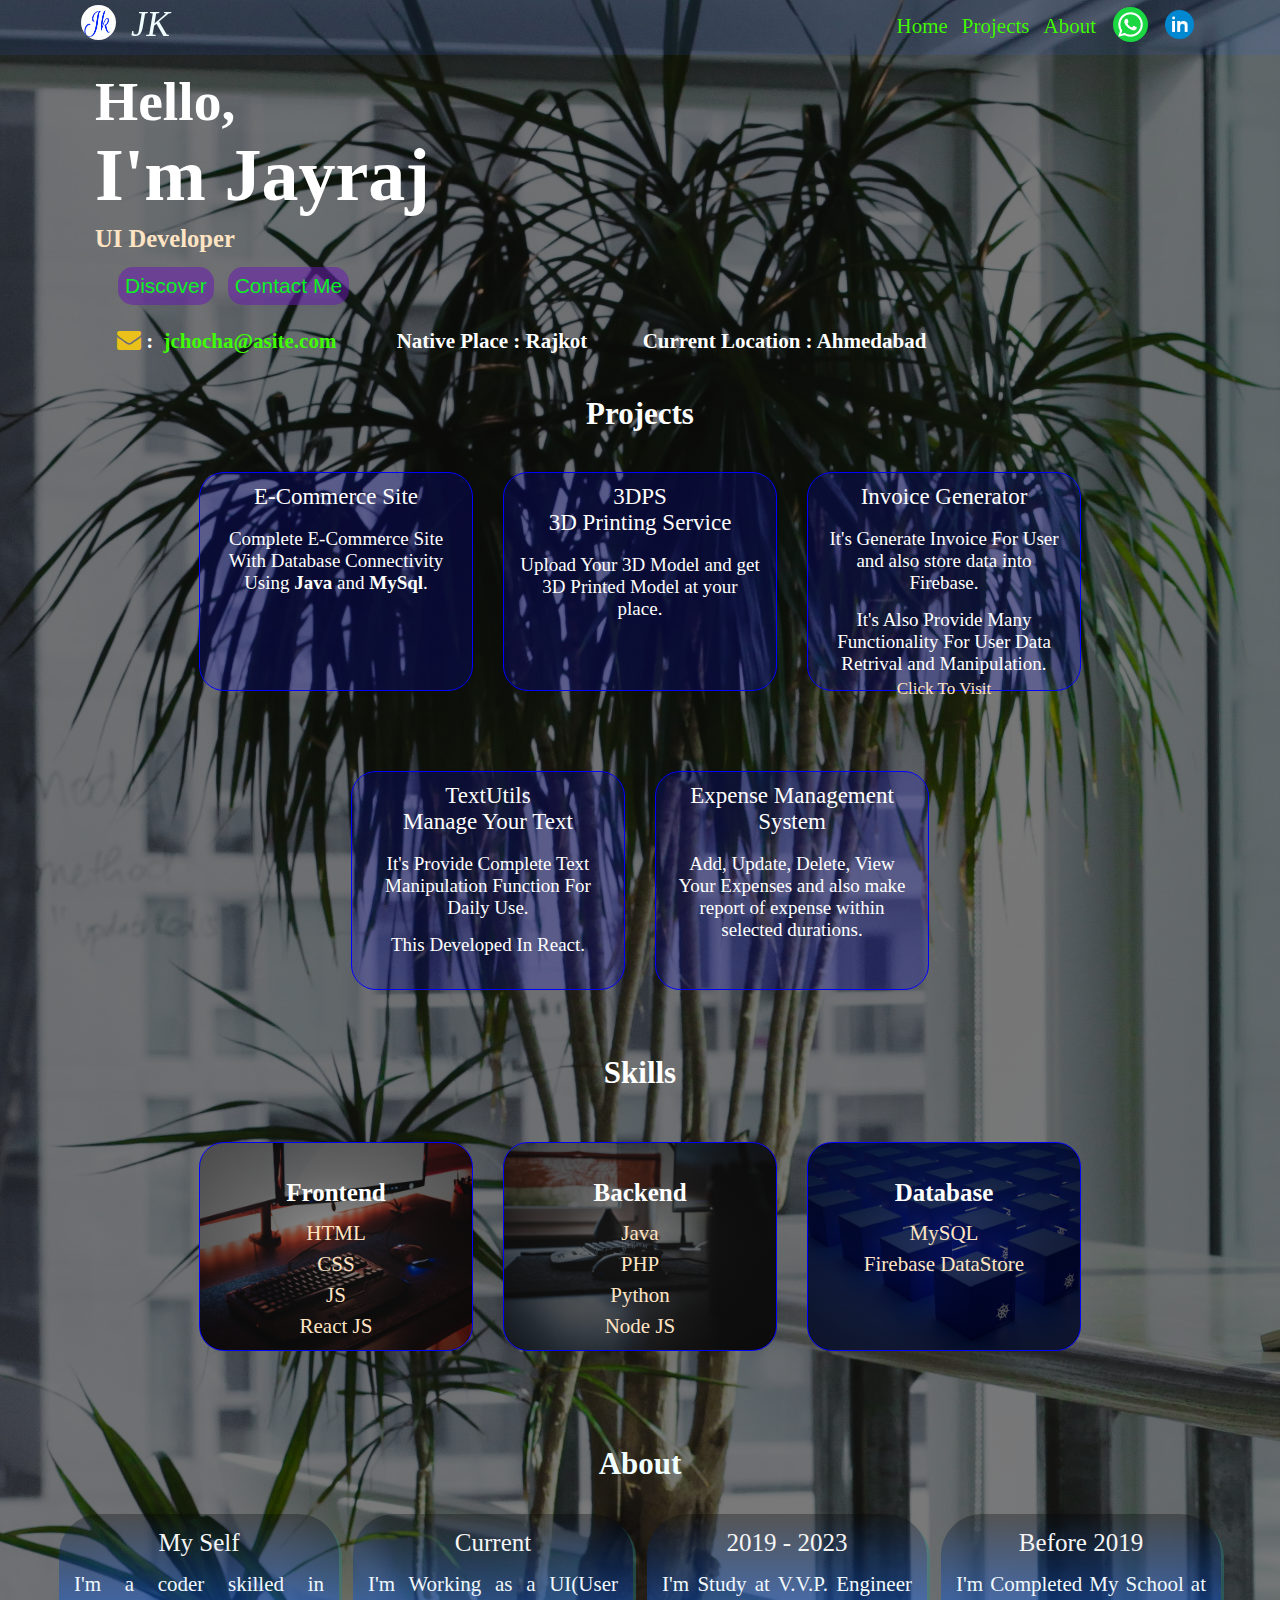
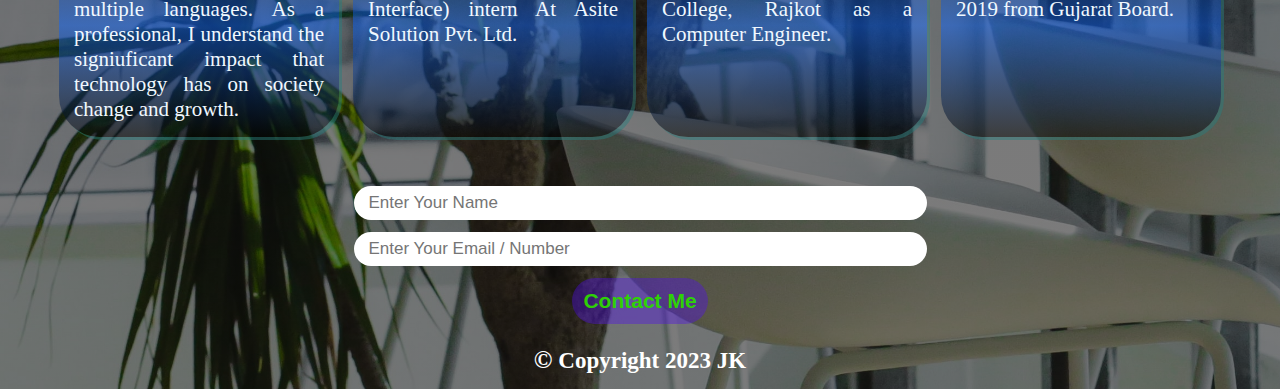
==== index.html @ ec2682bc "Initial" ====
<!DOCTYPE html>

<head>
    <title>JK's Portfolio</title>
    <meta name="viewport" content="width=device-width, initial-scale=1.0">
    <link rel="stylesheet" href="portfolio.css">
    <link rel="stylesheet" href="https://cdnjs.cloudflare.com/ajax/libs/font-awesome/4.7.0/css/font-awesome.min.css">

    <style>

    </style>
</head>

<body>
    <!-- NavBar Start -->
    <div id="container">
        <div class="logo"><a href="portfolio.html"><img src="logo.jpg" /></a></div>
        <div class="logo_text"><a href="portfolio.html">JK</a></div>
        <div id="content">
            <div id="textc">
                <a href="#home" class="active">Home</a>
                <a href="#projects">Projects</a>
                <a href="#about">About</a>
            </div>
            <a href="https://api.whatsapp.com/send/?phone=%2B919904985461&text=Hi"><img src="wp.png" /></a>
            <a href="#"><img src="ln.png" /></a>
        </div>
    </div>
    <!-- NavBar End -->
    <section id="home">
        <div>
            <div id="hello">
                <h2>Hello,</h2>
            </div>
            <div id="maintitle">
                <h1>I'm Jayraj</h1>
            </div>
            <div id="ud">
                <h3>UI Developer</h3>
            </div>
            <a href="#edu"><button class="btn" id="dbtn">Discover</button></a>
            <a href="#contact"><button class="btn" id="cbtn">Contact Me</button></a>
            <div id="eplace">
                <h3><i style="font-size:24px" class="fa">&#xf0e0;</i> : <a href="mailto:">jchocha@asite.com</a> </h3>
                <h3>Native Place : Rajkot</h3>
                <h3>Current Location : Ahmedabad</h3>
            </div>
            <div>

            </div>
        </div>
    </section>
    <section id="edu">

    </section>
    <!-- <div id="extra" style="padding:15px;"></div> -->
    <section id="projects">
        <div id="pr">
            <h2>Projects</h2>
            <div class="new">
                <div id="pr1" class="p"><span>E-Commerce Site</span>
                    <div>
                        <p>Complete E-Commerce Site With Database Connectivity Using <b>Java</b> and <b>MySql</b>.</p>
                    </div>
                </div>
                <div id="pr2" class="p"><span>3DPS <br> 3D Printing Service</span>
                    <div>
                        <p>Upload Your 3D Model and get 3D Printed Model at your place.</p>
                    </div>
                </div>
                <div id="pr3" class="p"><span>Invoice Generator</span>
                    <div>
                        <p>It's Generate Invoice For User and also store data into Firebase.</p>
                        <p>It's Also Provide Many Functionality For User Data Retrival and Manipulation.</p>
                        <a href="<a href=" https://jsk0099.github.io/Invoice-Generator/" target="_blank">Click To
                            Visit</a>
                    </div>
                </div>
            </div>
            <div class="new">
                <div class="p"><span>TextUtils <br> Manage Your Text</span>
                    <div>
                        <p>It's Provide Complete Text Manipulation Function For Daily Use.</p>
                        <p>This Developed In React.</p>
                    </div>
                </div>
                <div class="p"><span>Expense Management System</span>
                    <div>
                        <p>Add, Update, Delete, View Your Expenses and also make report of expense within selected
                            durations.
                        </p>
                    </div>
                </div>
            </div>

        </div>
    </section>
    <!-- Skills Start -->
    <section id="skills">
        <h2>Skills</h2>
        <div class="new">
            <div class="p" id="f">
                <h2>Frontend</h2>
                <div>HTML</div>
                <div>CSS</div>
                <div>JS</div>
                <div>React JS</div>
            </div>
            <div class="p" id="b">
                <h2>Backend</h2>
                <div>Java</div>
                <div>PHP</div>
                <div>Python</div>
                <div>Node JS</div>
            </div>
            <div class="p" id="db">
                <h2>Database</h2>
                <div>MySQL</div>
                <div>Firebase DataStore</div>
            </div>
        </div>
        </div>
    </section>
    <!-- Skills End -->
    <!-- About Section Start -->
    <section id="about">
        <div>
            <div id="ab">
                <h2>About</h2>
            </div>
            <div id="adiv">
                <div class="edu"><span>My Self</span>
                    <p>I'm a coder skilled in multiple languages. As a professional, I understand the signiuficant
                        impact that technology has on society
                        change and growth.</p>
                </div>
                <div class="edu"><span>Current</span>
                    <p>I'm Working as a UI(User Interface) intern At Asite Solution Pvt. Ltd.</p>
                </div>
                <div class="edu"><span>2019 - 2023</span>

                    <p>I'm Study at V.V.P. Engineer College, Rajkot as a Computer Engineer.</p>
                </div>
                <div class="edu"><span>Before 2019</span>

                    <p>I'm Completed My School at 2019 from Gujarat Board.</p>
                </div>
            </div>
        </div>
    </section>
    <!-- About Section End -->
    <!-- Contact From Start  -->
    <section id="contact">
        <form action="https://formsubmit.co/jchocha@asite.com" method="POST">

            <table>
                <tr>
                    <td><input type="text" name="name" placeholder="Enter Your Name" required></td>
                </tr>
                <tr>
                    <td><input type="text" name="email" placeholder="Enter Your Email / Number" required></td>
                </tr>
                <tr>
                    <td colspan="2">
                        <div id="cmb"><button id="cmb1" type="submit">Contact Me</button></div>
                    </td>
                </tr>
            </table>

        </form>
    </section>
    <!-- Contact From End -->
    <div>
<footer><span>&copy;</span> Copyright 2023 JK</footer>
    </div>
</body>

</html>
---- portfolio.css ----
* {
    padding: 0;
    margin: 0;
}

/* NavBar CSS Start */
#container {
    padding: 0;
    margin: 0;
    position: fixed;
    width: 100vw;
    background-color: rgba(49, 91, 228, 0.129);
    overflow: hidden;
}

.logo {
    float: left;
    padding: 5px;
    padding-top: 5px;
    margin-left: 71px;
}

img {
    width: 35px;
    height: 35px;
    border-radius: 25px;
}

#content {
    float: right;
    padding: 7px;
    margin-right: 71px;
}

.logo_text a {
    font-size: 35px;
    color: azure;
    font-style: italic;
}

.logo_text {
    float: left;
    padding-top: 5px;
}

a {
    padding-top: 15px;
    padding: 5px;
    font-size: 21px;
    color: rgb(63, 254, 5);
    text-decoration: none;
}

a:hover {
    color: aqua;
}

#textc {
    float: left;
    margin-right: 7px;
    padding-top: 7px;
}

a:active {
    color: aquamarine;
}

#container img:hover,
.blink:hover {
    animation: newa 1s infinite linear;
}

@keyframes newa {
    0% {
        opacity: 100%;
        color: blue;
    }

    50% {
        opacity: 25%;
        color: ghostwhite
    }

    100% {
        opacity: 100%;
        color: yellow;
    }
}

/* NavBar CSS End */

.blink {
    opacity: 5%;
    font-size: 35px;
    animation: newanim 3s infinite linear;
    width: fit-content;
}

@keyframes newanim {
    0% {
        opacity: 25%;
    }

    50% {
        opacity: 100%;
    }

    100% {
        opacity: 25%;
    }
}

body {
    background-image: url(background_desk.jpg);
    background: linear-gradient(rgba(0, 0, 0, 0.5), rgba(0, 0.5, 0, 0.5), rgba(0.5, 0, 0.6, 0.481)), url(background_desk.jpg);
    background-repeat: no-repeat;
    background-size: cover;
}

#home {
    padding-top: 55px;
    height: auto;
    /*  width: 100vw; */
    background-size: px;
    color: rgb(255, 255, 255);
    background-repeat: no-repeat;
}

#maintitle,
#hello {
    width: fit-content;
    margin-left: 95px;
    font-size: 37px;
}

#hello {
    padding-top: 15px;
}

#ud {
    color: bisque;
    margin-left: 95px;
    font-size: 21px;
    margin-top: 7px;
    margin-bottom: 7px;
}

.btn {
    font-size: 21px;
    padding: 7px;
    background-color: black;
    border: 0px red solid;
    border-radius: 15px;
    color: rgba(10, 245, 34, 0.988);
}

#dbtn {
    margin-top: 7px;
    margin-left: 113px;
    background-color: rgba(105, 27, 178, 0.53);
}

#cbtn {
    background-color: rgba(105, 27, 178, 0.53);
}

.btn:hover,
#dbtn:hover,
#cbtn:hover {
    color: white;
}

#eplace i {
    color: rgb(234, 192, 27);
}

#eplace {
    font-size: 21px;
    padding: 7px;
    margin-top: 15px;
    margin-left: 85px;
}

#eplace h3 {
    font-size: 21px;
    display: inline;
    padding: 25px;

}

#extra {
    height: 25px;
}

/* Project Tab Start*/
#pr {
    margin-top: 35px;
}

.new {
    /* border: 1px rgb(236, 221, 221) solid;
    border-radius: 51px; */
    display: flex;
    flex-direction: row;
    margin: auto;
    width: fit-content;
    padding: 25px;
}

.p {
    width: 250px;
    margin: 15px;
    height: 195px;
    border-radius: 25px;
    border: 1px blue solid;
    padding: 11px;
    background-color: rgba(0, 0, 255, 0.174);
    text-align: center;
}

#pr h2 {
    text-align: center;
    font-size: 31px;
    color: white;
}

.p span {
    font-size: 23px;
    color: white;
}

.p p {
    margin-top: 15px;
    color: white;
    font-size: 19px;

}

.p a {
    font-size: 17px;
    color: bisque
}

.p a:hover {
    color: rgb(69, 255, 49);
}

.p span:hover {
    color: rgb(0, 247, 255);
}

.p:hover {
    border: 2px rgb(255, 232, 232) solid;
}

/* Project Tab End */

/* Skills Start */
.p div {
    padding: 3px;
    color: bisque;
    font-size: 21px;
}

#f {
    background: radial-gradient(rgba(0, 0, 0, 0.4), rgba(0, 1, 0, 0.6), rgba(1, 0, 1, 0.7)), url(front.jpg);
}

#b {
    background: radial-gradient(rgba(0, 0, 0, 0.4), rgba(0, 1, 0, 0.6), rgba(1, 0, 1, 0.7)), url(back.jpg);
}

#db {
    background: radial-gradient(rgba(1, 0, 0, 0.4), rgba(0, 1, 0, 0.6), rgba(1, 0, 1, 0.7)), url(db.jpg);
}

#b,
#f,
#db {
    height: 185px;
    font-size: 25px;
    color: aliceblue;
    background-size: cover;
}



#skills h2 {
    text-align: center;
    font-size: 31px;
    color: white;
    padding-top: 25px;
    padding-bottom: 11px;
}
#f h2,
#b h2,#db h2 {
    font-size: 25px;
}

/* Skills End */

/* Contact From Start  */
#cmb {
    text-align: center;
}

table {
    padding-top: 35px;
    width: fit-content;
    margin: auto;
}

td,
input,
#cmb1 {
    font-size: 17px;
    padding: 5px;

}

input {
    width: 551px;
    border-radius: 25px;
    padding: 7px;
    padding-left: 15px;
    border: 0;
}

#cmb1 {
    color: rgb(47, 209, 6);
    background-color: rgba(81, 15, 235, 0.394);
    box-shadow: rgb(118, 229, 229);
}

input:hover {
    /* background-color: rgba(67, 171, 29, 0.357); */
    color: rgb(174, 4, 4);
}

#cmb1:hover {
    color: aqua;
}

#cmb1 {
    border-radius: 25px;
    font-weight: 800;
    padding: 11px;
    font-size: 21px;
    border: 0;
}

/* Contact From End  */
/* About Section Start */
#adiv {
    display: flex;
    flex-direction: row;
    margin: auto;
    width: fit-content;
}
.edu {
    width: 250px;
    background: linear-gradient(rgba(0,1,0,0.3),rgba(15, 102, 251, 0.5),rgba(0,1,0,0.5));
    border: 0px rgb(232, 232, 232) solid;
    box-shadow: rgba(39, 126, 126, 0.458) 3px 3px;
    border-radius: 41px;
    margin: 7px;
    text-align: center;
    padding: 15px;
}
.edu span {
    font-size: 25px;
    text-align: center;
    color:whitesmoke;
    font-weight: 500;
}
.edu p {
    font-size: 21px;
    text-align: justify;
    color:aliceblue;
    margin-top: 15px;
}
#ab h2{
    padding-top: 55px;
    text-align: center;
    font-size: 31px;
    color:azure;
    margin-bottom: 25px;
}
.edu:hover{
    box-shadow: rgba(36, 154, 165, 0.741) 3px 3px;
}
/* About Section End */
/* Footer Section Start */
footer{
    font-size: 23px;
    color:white;
    font-weight: 700;
    text-align: center;
    margin:15px;
}
footer span{
    font-size: 25px;
}
/* Footer Section End */
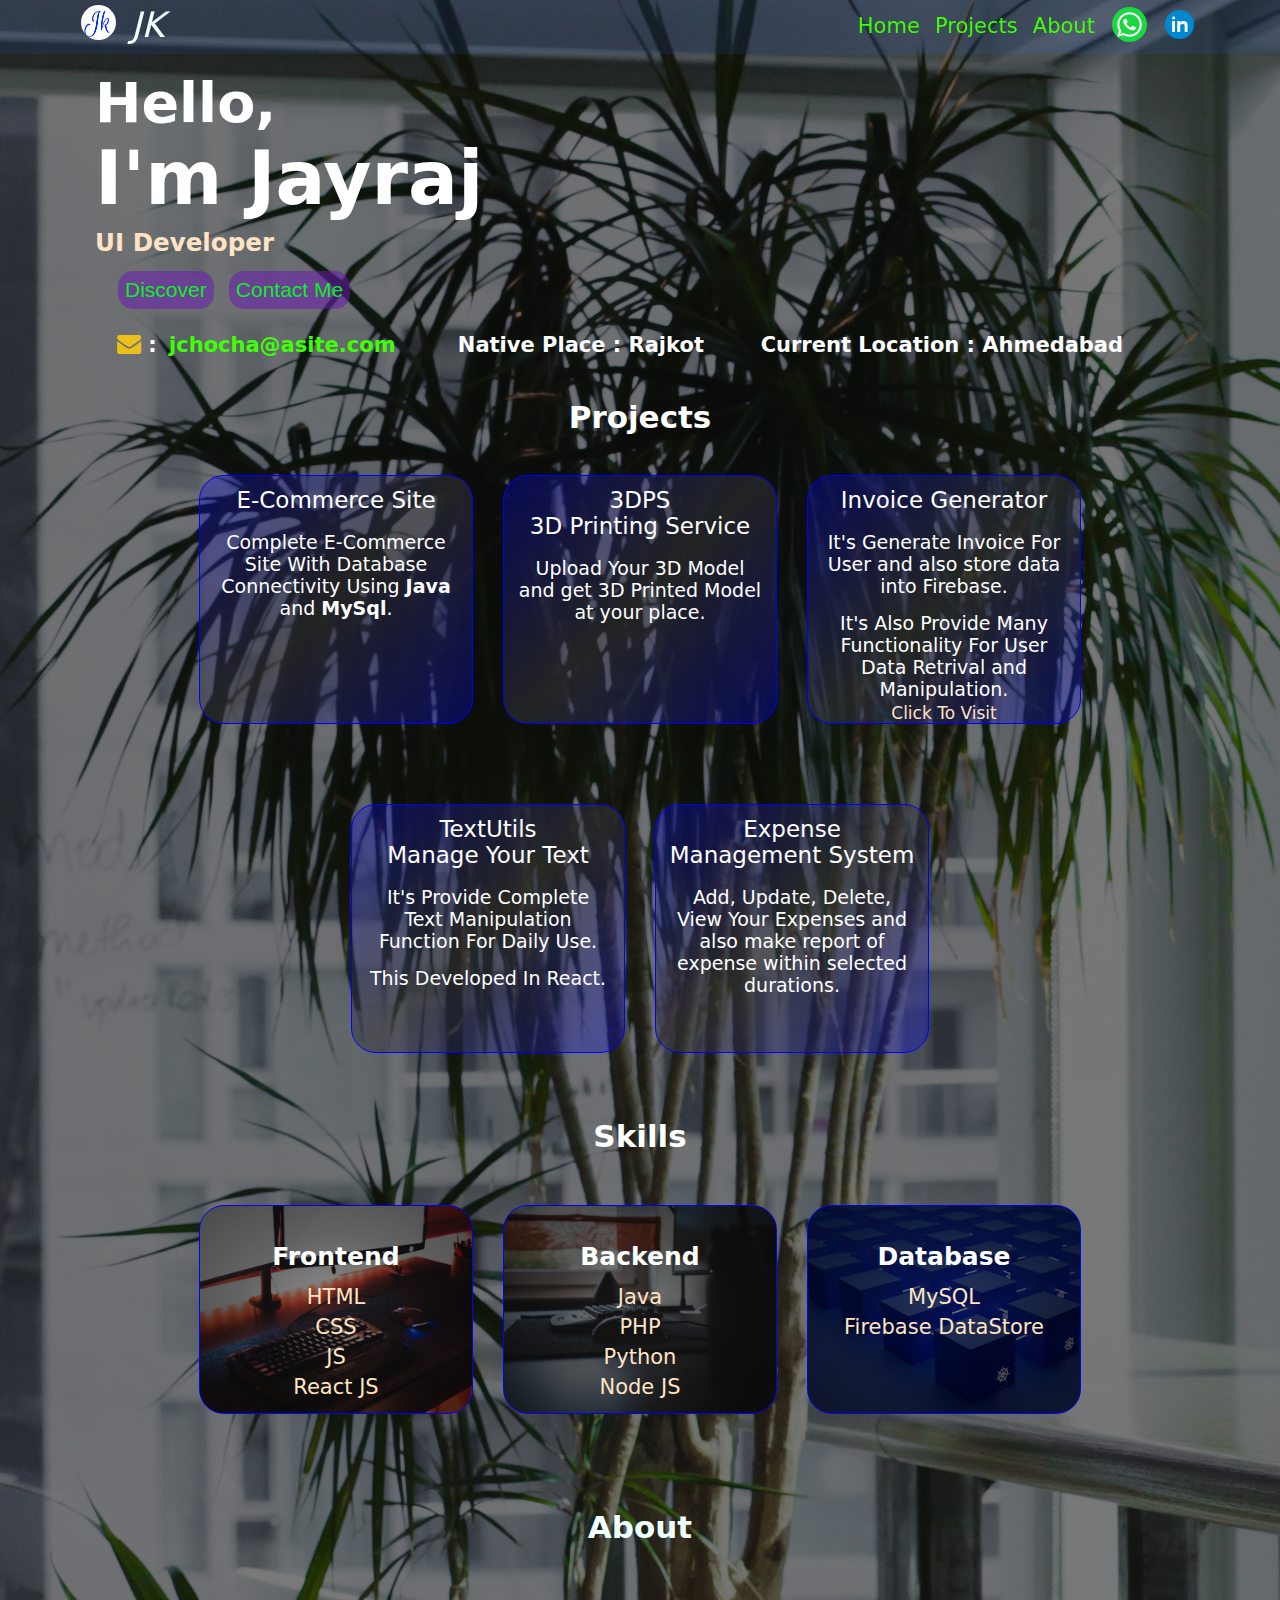
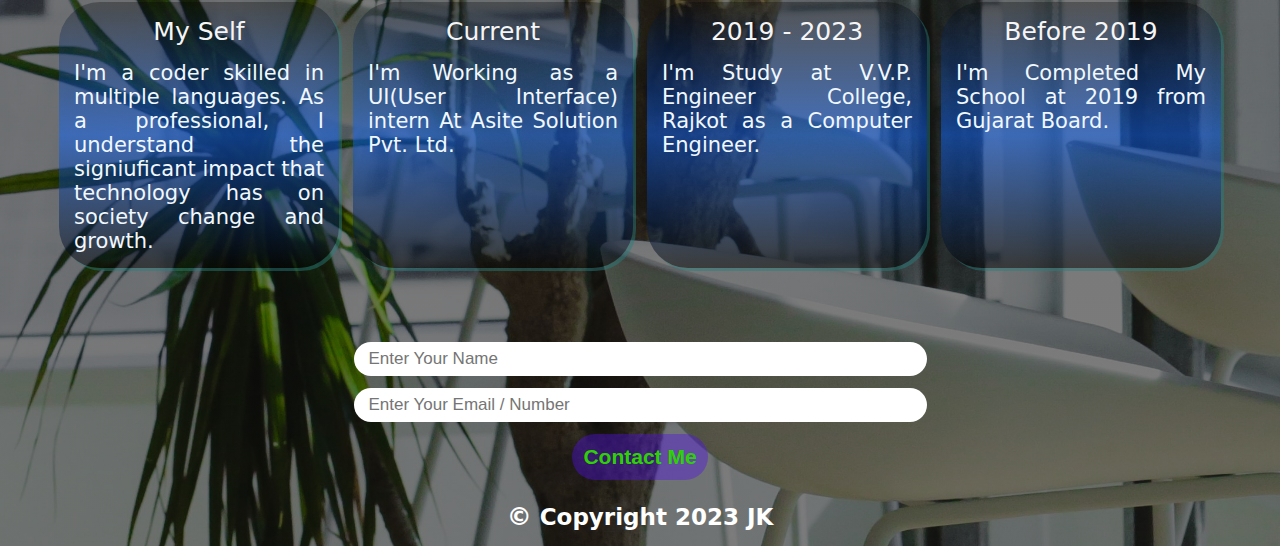
==== commit 4fdab7e4: "Add files via upload" ====
--- a/index.html
+++ b/index.html
@@ -4,6 +4,7 @@
     <title>JK's Portfolio</title>
     <meta name="viewport" content="width=device-width, initial-scale=1.0">
     <link rel="stylesheet" href="portfolio.css">
+    <script src="script.js" type="text/javascript"></script>
     <link rel="stylesheet" href="https://cdnjs.cloudflare.com/ajax/libs/font-awesome/4.7.0/css/font-awesome.min.css">
 
     <style>
@@ -14,8 +15,10 @@
 <body>
     <!-- NavBar Start -->
     <div id="container">
-        <div class="logo"><a href="portfolio.html"><img src="logo.jpg" /></a></div>
-        <div class="logo_text"><a href="portfolio.html">JK</a></div>
+        <div>
+            <div class="logo"><a href="portfolio.html"><img src="logo.jpg" /></a></div>
+            <div class="logo_text"><a href="portfolio.html">JK</a></div>
+        </div>
         <div id="content">
             <div id="textc">
                 <a href="#home" class="active">Home</a>
@@ -68,7 +71,7 @@
                         <p>Upload Your 3D Model and get 3D Printed Model at your place.</p>
                     </div>
                 </div>
-                <div id="pr3" class="p"><span>Invoice Generator</span>
+                <div id="pr3" class="temp p"><span>Invoice Generator</span>
                     <div>
                         <p>It's Generate Invoice For User and also store data into Firebase.</p>
                         <p>It's Also Provide Many Functionality For User Data Retrival and Manipulation.</p>
@@ -77,6 +80,14 @@
                     </div>
                 </div>
             </div>
+            <!-- <div id="pr3" class="p"><span>Invoice Generator</span>
+                <div>
+                    <p>It's Generate Invoice For User and also store data into Firebase.</p>
+                    <p>It's Also Provide Many Functionality For User Data Retrival and Manipulation.</p>
+                    <a href="<a href=" https://jsk0099.github.io/Invoice-Generator/" target="_blank">Click To
+                        Visit</a>
+                </div>
+            </div> -->
             <div class="new">
                 <div class="p"><span>TextUtils <br> Manage Your Text</span>
                     <div>
@@ -128,7 +139,7 @@
             <div id="ab">
                 <h2>About</h2>
             </div>
-            <div id="adiv">
+            <div class="new">
                 <div class="edu"><span>My Self</span>
                     <p>I'm a coder skilled in multiple languages. As a professional, I understand the signiuficant
                         impact that technology has on society
@@ -151,14 +162,16 @@
     <!-- About Section End -->
     <!-- Contact From Start  -->
     <section id="contact">
-        <form action="https://formsubmit.co/jchocha@asite.com" method="POST">
+        <form action="https://formsubmit.co/jayraj.chocha24+portfolio@gmail.com" method="POST">
 
             <table>
+                <input type="hidden" name="_next" value="https://jsk0099.github.io/portfolio/index.html?v">
+                <input type="hidden" name="_subject" value="Contact Request From Portfolio">
                 <tr>
                     <td><input type="text" name="name" placeholder="Enter Your Name" required></td>
                 </tr>
                 <tr>
-                    <td><input type="text" name="email" placeholder="Enter Your Email / Number" required></td>
+                    <td><input type="text" name="contact_info" placeholder="Enter Your Email / Number" required></td>
                 </tr>
                 <tr>
                     <td colspan="2">
@@ -171,7 +184,7 @@
     </section>
     <!-- Contact From End -->
     <div>
-<footer><span>&copy;</span> Copyright 2023 JK</footer>
+        <footer><span>&copy;</span> Copyright 2023 JK</footer>
     </div>
 </body>
 
--- a/portfolio.css
+++ b/portfolio.css
@@ -1,6 +1,11 @@
 * {
     padding: 0;
     margin: 0;
+}
+
+html{
+    scroll-behavior: smooth;
+    font-family: system-ui, -apple-system, BlinkMacSystemFont, 'Segoe UI', Roboto, Oxygen, Ubuntu, Cantarell, 'Open Sans', 'Helvetica Neue', sans-serif;
 }
 
 /* NavBar CSS Start */
@@ -11,6 +16,10 @@
     width: 100vw;
     background-color: rgba(49, 91, 228, 0.129);
     overflow: hidden;
+    display: flex;
+    flex-direction: row;
+    justify-content: space-between;
+    
 }
 
 .logo {
@@ -27,6 +36,7 @@
 }
 
 #content {
+
     float: right;
     padding: 7px;
     margin-right: 71px;
@@ -210,11 +220,13 @@
 .p {
     width: 250px;
     margin: 15px;
-    height: 195px;
+    height: 225px;
     border-radius: 25px;
     border: 1px blue solid;
     padding: 11px;
-    background-color: rgba(0, 0, 255, 0.174);
+    color:blue;
+    background: linear-gradient(135deg, rgba(0, 0, 255, .3), rgba(56, 56, 60, 0.5),rgba(0, 0, 255, .3) );
+    /* background-color: rgba(255, 255, 255, 0.275); */
     text-align: center;
 }
 
@@ -401,4 +413,104 @@
 footer span{
     font-size: 25px;
 }
-/* Footer Section End */+/* Footer Section End */
+
+/* Support For Mobile Device */
+@media screen and (max-width:600px){
+    html,body {
+        background-image: url(background_desk.jpg);
+        background: linear-gradient(rgba(0, 0, 0, 0.5), rgba(0, 0.5, 0, 0.5), rgba(0.5, 0, 0.6, 0.481)), url(background_desk.jpg);
+        /* background-repeat: no-repeat; */
+        /* background-size: contain; */
+        /* border:3px red solid; */
+        overflow-x: hidden;
+        overflow-y: scroll;
+    }
+    /* Form */
+    input {
+        width: 251px;
+        border-radius: 25px;
+        padding: 7px;
+        padding-left: 15px;
+        border: 0;
+    }
+    #eplace h3 {
+        font-size: 21px;
+        display: block;
+        padding: 5px;
+    }
+    /* Navbar */
+    .container{
+        padding: 3px;
+    }
+    .logo {
+        /* float: left; */
+        padding: 3px;
+        padding-top: 5px;
+        margin-left: 1px;
+    }
+    
+    img {
+        width: 25px;
+        height: 25px;
+        border-radius: 25px;
+    }
+    
+    #content {
+    
+        /* float: right; */
+        padding: 5px;
+        margin-right: 3px;
+    }
+    
+    .logo_text a {
+        font-size: 25px;
+        color: azure;
+        font-style: italic;
+    }
+    
+    .logo_text {
+        /* float: left; */
+        padding-top: 3px;
+    }
+    
+    a {
+        padding-top: 15px;
+        padding: 3px;
+        font-size: 19px;
+        color: rgb(63, 254, 5);
+        text-decoration: none;
+    }
+    
+    a:hover {
+        color: aqua;
+    }
+    
+    #textc {
+        /* float: left; */
+        margin-right: 1px;
+        padding-top: 7px;
+    }
+    /* setting flex column for div */
+    .new {
+        display: flex;
+        flex-direction: column;
+        margin: auto;
+        width: fit-content;
+        padding: 25px;
+    }
+    
+    .p {
+        width: 250px;
+        margin: 15px;
+        height: 225px;
+        border-radius: 25px;
+        border: 1px blue solid;
+        padding: 11px;
+        color:blue;
+        background-color: rgba(255, 255, 255, 0.275);
+        text-align: center;
+    }
+    
+
+}
